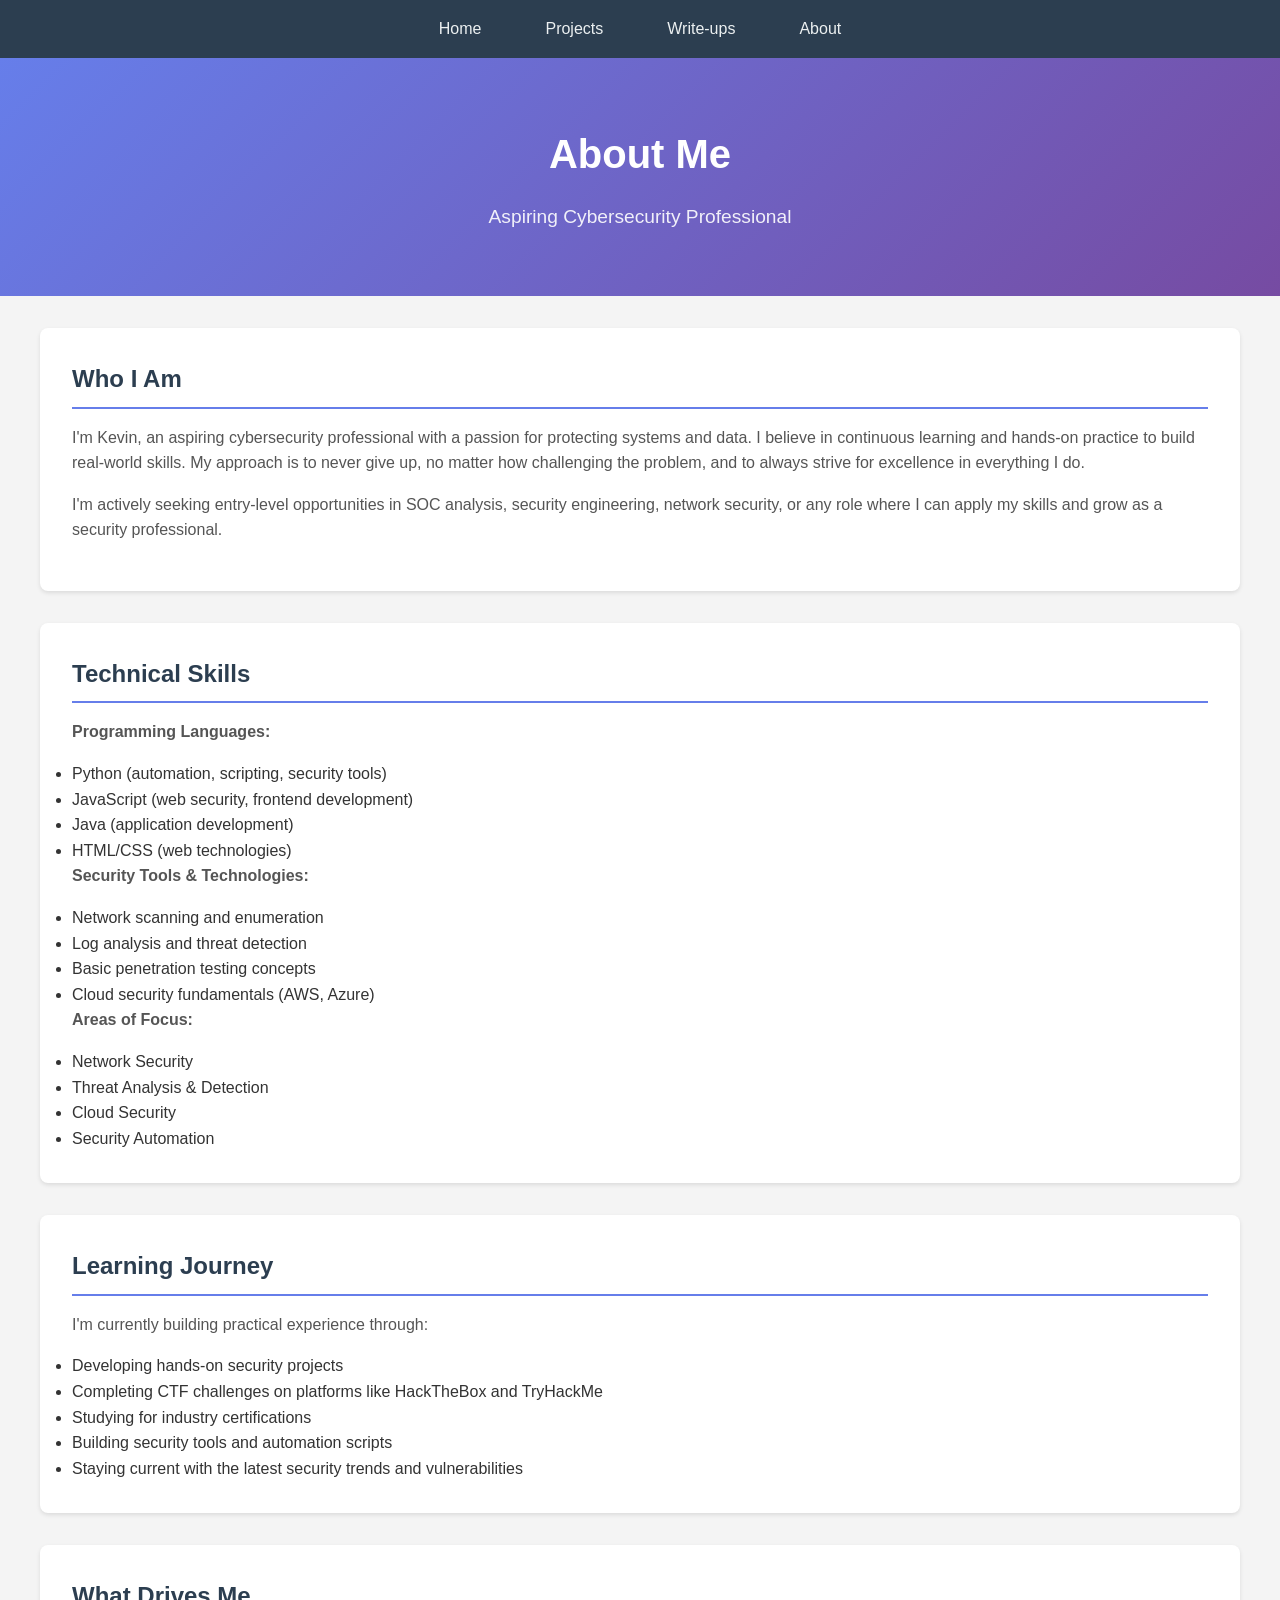
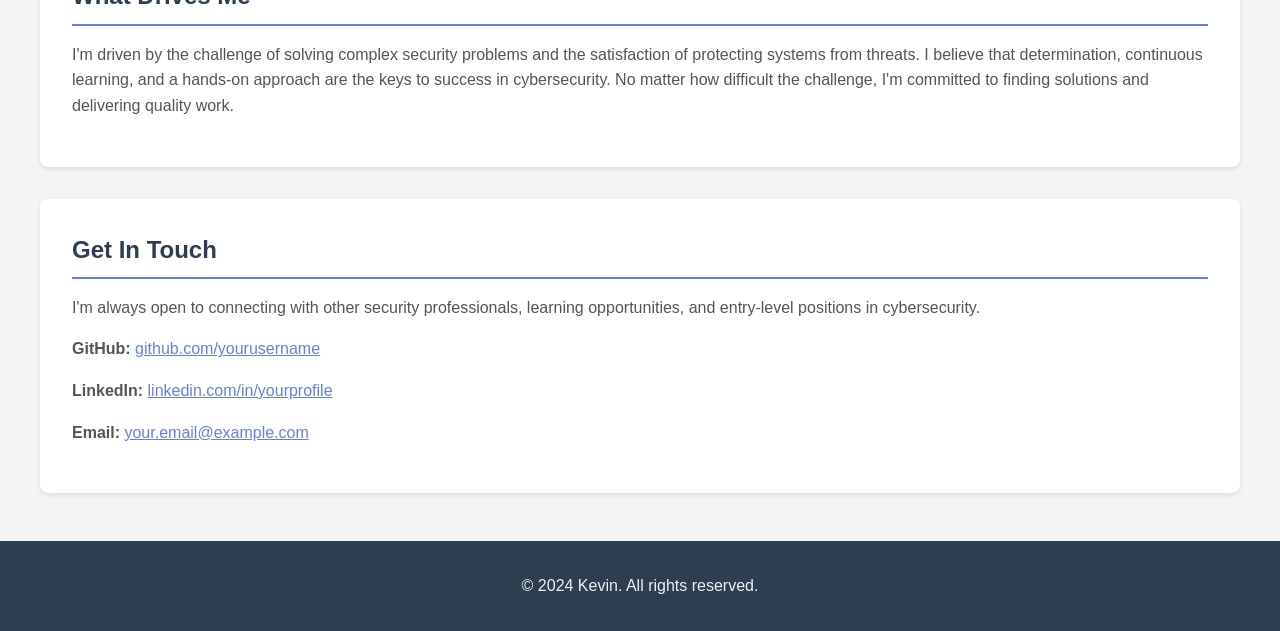
==== about.html @ 9eefbaf9 "Initial commit - portfolio website" ====
<!DOCTYPE html>
<html lang="en">
<head>
    <meta charset="UTF-8">
    <meta name="viewport" content="width=device-width, initial-scale=1.0">
    <title>About - Kevin's Cybersecurity Portfolio</title>
    <link rel="stylesheet" href="css/style.css">
</head>
<body>
    <!-- Navigation Menu -->
    <nav>
        <ul>
            <li><a href="index.html">Home</a></li>
            <li><a href="projects.html">Projects</a></li>
            <li><a href="blog.html">Write-ups</a></li>
            <li><a href="about.html">About</a></li>
        </ul>
    </nav>

    <!-- Main Content -->
    <header>
        <h1>About Me</h1>
        <p>Aspiring Cybersecurity Professional</p>
    </header>

    <section>
        <h2>Who I Am</h2>
        <p>I'm Kevin, an aspiring cybersecurity professional with a passion for protecting 
           systems and data. I believe in continuous learning and hands-on practice to build 
           real-world skills. My approach is to never give up, no matter how challenging the 
           problem, and to always strive for excellence in everything I do.</p>
        <p>I'm actively seeking entry-level opportunities in SOC analysis, security engineering, 
           network security, or any role where I can apply my skills and grow as a security professional.</p>
    </section>

    <section>
        <h2>Technical Skills</h2>
        <p><strong>Programming Languages:</strong></p>
        <ul>
            <li>Python (automation, scripting, security tools)</li>
            <li>JavaScript (web security, frontend development)</li>
            <li>Java (application development)</li>
            <li>HTML/CSS (web technologies)</li>
        </ul>
        
        <p><strong>Security Tools & Technologies:</strong></p>
        <ul>
            <li>Network scanning and enumeration</li>
            <li>Log analysis and threat detection</li>
            <li>Basic penetration testing concepts</li>
            <li>Cloud security fundamentals (AWS, Azure)</li>
        </ul>

        <p><strong>Areas of Focus:</strong></p>
        <ul>
            <li>Network Security</li>
            <li>Threat Analysis & Detection</li>
            <li>Cloud Security</li>
            <li>Security Automation</li>
        </ul>
    </section>

    <section>
        <h2>Learning Journey</h2>
        <p>I'm currently building practical experience through:</p>
        <ul>
            <li>Developing hands-on security projects</li>
            <li>Completing CTF challenges on platforms like HackTheBox and TryHackMe</li>
            <li>Studying for industry certifications</li>
            <li>Building security tools and automation scripts</li>
            <li>Staying current with the latest security trends and vulnerabilities</li>
        </ul>
    </section>

    <section>
        <h2>What Drives Me</h2>
        <p>I'm driven by the challenge of solving complex security problems and the 
           satisfaction of protecting systems from threats. I believe that determination, 
           continuous learning, and a hands-on approach are the keys to success in cybersecurity. 
           No matter how difficult the challenge, I'm committed to finding solutions and 
           delivering quality work.</p>
    </section>

    <section>
        <h2>Get In Touch</h2>
        <p>I'm always open to connecting with other security professionals, learning 
           opportunities, and entry-level positions in cybersecurity.</p>
        <p><strong>GitHub:</strong> <a href="#" style="color: #667eea;">github.com/yourusername</a></p>
        <p><strong>LinkedIn:</strong> <a href="#" style="color: #667eea;">linkedin.com/in/yourprofile</a></p>
        <p><strong>Email:</strong> <a href="mailto:your.email@example.com" style="color: #667eea;">your.email@example.com</a></p>
    </section>

    <footer>
        <p>&copy; 2024 Kevin. All rights reserved.</p>
    </footer>
</body>
</html>
---- css/style.css ----
/* Reset default browser styles */
* {
    margin: 0;
    padding: 0;
    box-sizing: border-box;
}

/* Body styling - the entire page */
body {
    font-family: 'Segoe UI', Tahoma, Geneva, Verdana, sans-serif;
    line-height: 1.6;
    color: #333;
    background-color: #f4f4f4;
}

/* Navigation bar styling */
nav {
    background-color: #2c3e50;
    padding: 1rem;
    position: sticky;
    top: 0;
    z-index: 100;
}

nav ul {
    list-style: none;
    display: flex;
    justify-content: center;
    gap: 2rem;
}

nav a {
    color: #ecf0f1;
    text-decoration: none;
    font-weight: 500;
    padding: 0.5rem 1rem;
    transition: background-color 0.3s ease;
    border-radius: 4px;
}

nav a:hover {
    background-color: #34495e;
}

/* Header section - your main title area */
header {
    background: linear-gradient(135deg, #667eea 0%, #764ba2 100%);
    color: white;
    text-align: center;
    padding: 4rem 2rem;
}

header h1 {
    font-size: 2.5rem;
    margin-bottom: 1rem;
}

header p {
    font-size: 1.2rem;
    opacity: 0.9;
}

/* Section styling - content blocks */
section {
    max-width: 1200px;
    margin: 2rem auto;
    padding: 2rem;
    background-color: white;
    border-radius: 8px;
    box-shadow: 0 2px 4px rgba(0,0,0,0.1);
}

section h2 {
    color: #2c3e50;
    margin-bottom: 1rem;
    padding-bottom: 0.5rem;
    border-bottom: 2px solid #667eea;
}

section p {
    color: #555;
    margin-bottom: 1rem;
}

/* Footer styling */
footer {
    background-color: #2c3e50;
    color: #ecf0f1;
    text-align: center;
    padding: 2rem;
    margin-top: 3rem;
}
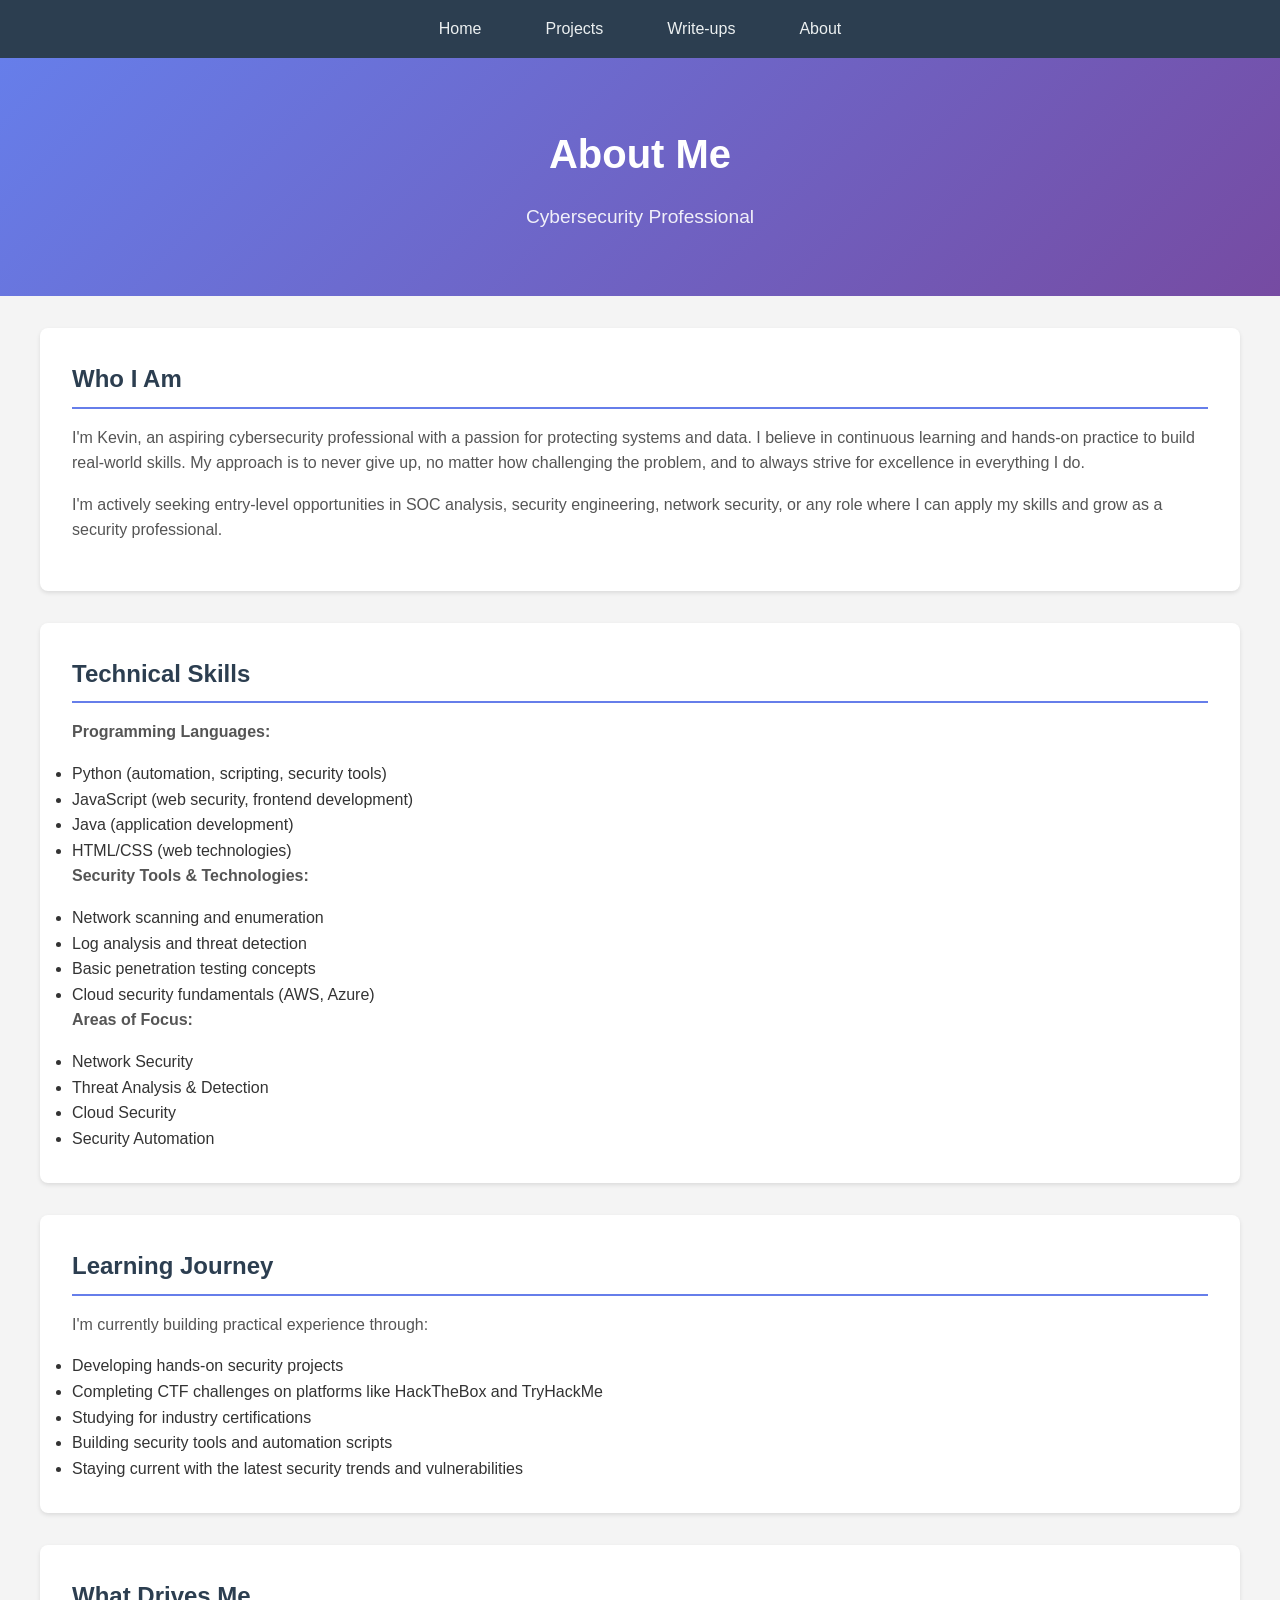
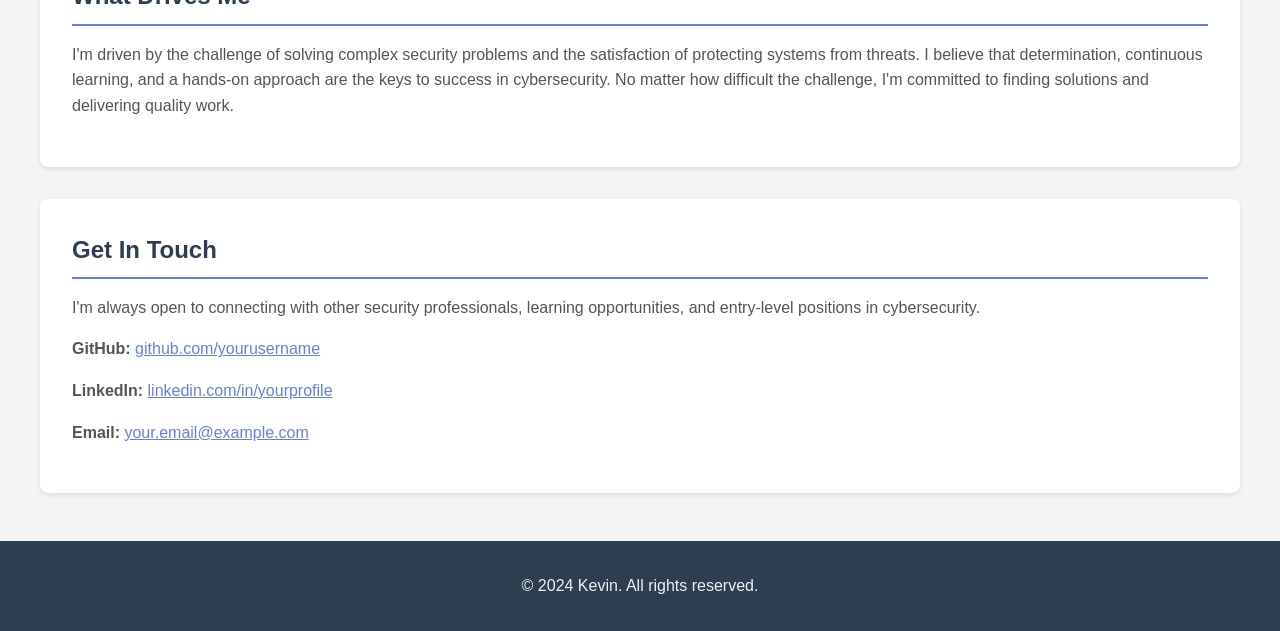
==== commit 60f33273: "Updated portfolio with my information" ====
--- a/about.html
+++ b/about.html
@@ -20,7 +20,7 @@
     <!-- Main Content -->
     <header>
         <h1>About Me</h1>
-        <p>Aspiring Cybersecurity Professional</p>
+        <p>Cybersecurity Professional</p>
     </header>
 
     <section>
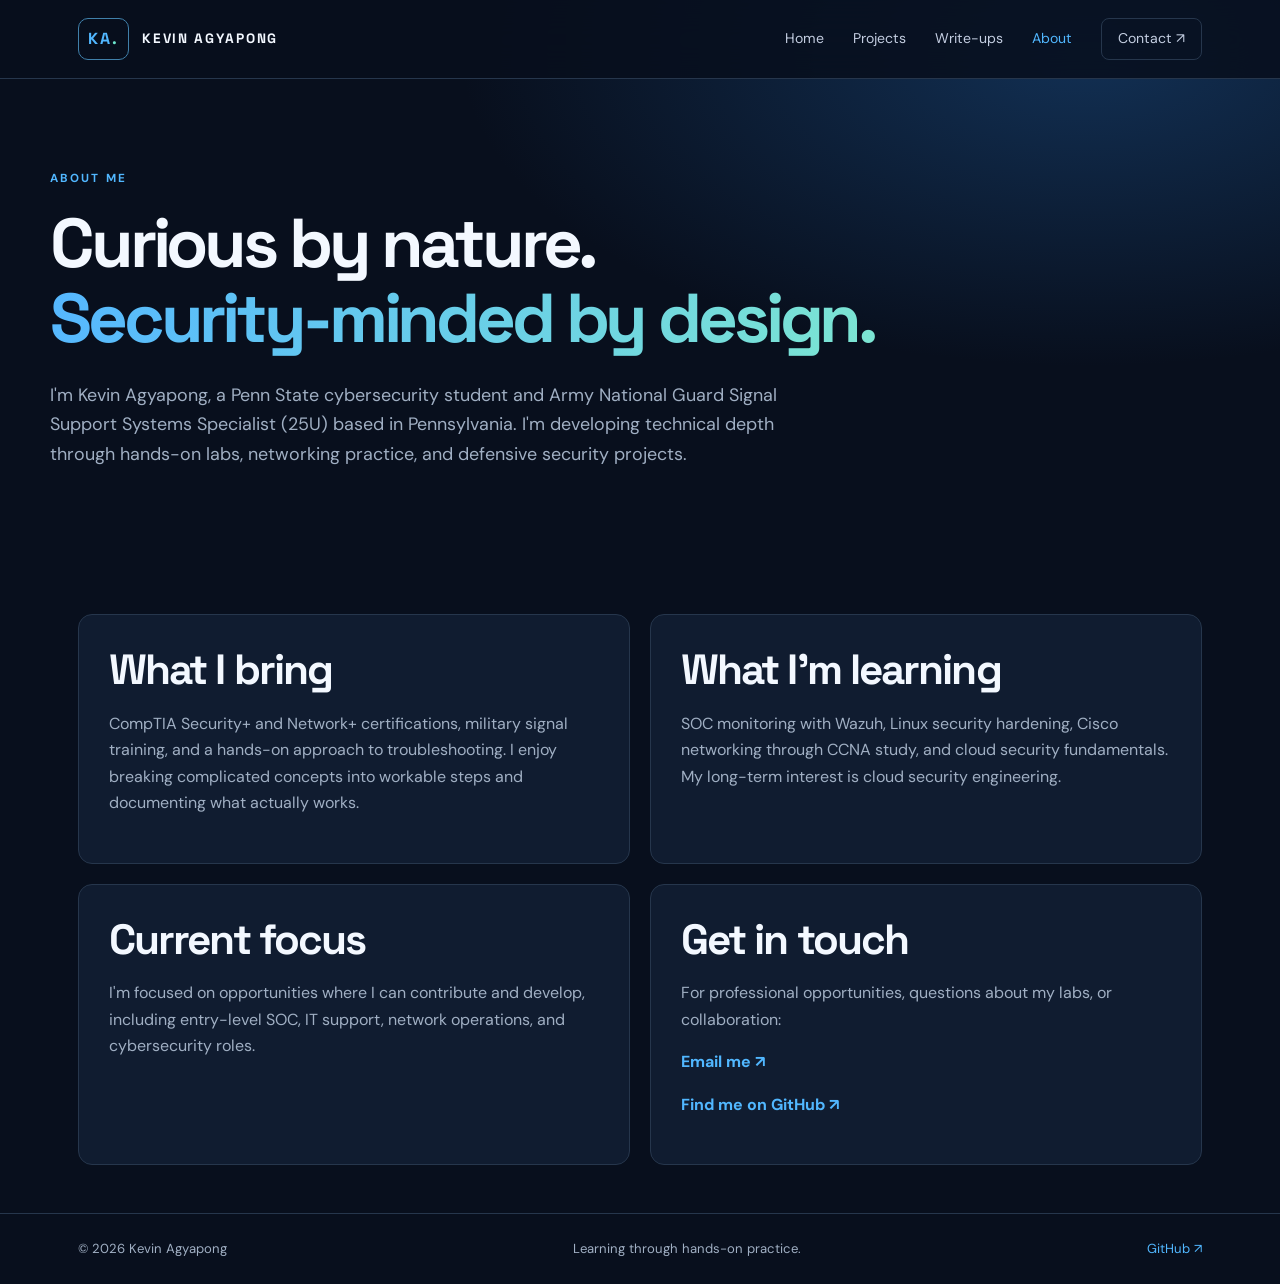
==== commit 29442dd5: "Refresh about.html with real experience and project statuses" ====
--- a/about.html
+++ b/about.html
@@ -1,97 +1 @@
-<!DOCTYPE html>
-<html lang="en">
-<head>
-    <meta charset="UTF-8">
-    <meta name="viewport" content="width=device-width, initial-scale=1.0">
-    <title>About - Kevin's Cybersecurity Portfolio</title>
-    <link rel="stylesheet" href="css/style.css">
-</head>
-<body>
-    <!-- Navigation Menu -->
-    <nav>
-        <ul>
-            <li><a href="index.html">Home</a></li>
-            <li><a href="projects.html">Projects</a></li>
-            <li><a href="blog.html">Write-ups</a></li>
-            <li><a href="about.html">About</a></li>
-        </ul>
-    </nav>
-
-    <!-- Main Content -->
-    <header>
-        <h1>About Me</h1>
-        <p>Cybersecurity Professional</p>
-    </header>
-
-    <section>
-        <h2>Who I Am</h2>
-        <p>I'm Kevin, an aspiring cybersecurity professional with a passion for protecting 
-           systems and data. I believe in continuous learning and hands-on practice to build 
-           real-world skills. My approach is to never give up, no matter how challenging the 
-           problem, and to always strive for excellence in everything I do.</p>
-        <p>I'm actively seeking entry-level opportunities in SOC analysis, security engineering, 
-           network security, or any role where I can apply my skills and grow as a security professional.</p>
-    </section>
-
-    <section>
-        <h2>Technical Skills</h2>
-        <p><strong>Programming Languages:</strong></p>
-        <ul>
-            <li>Python (automation, scripting, security tools)</li>
-            <li>JavaScript (web security, frontend development)</li>
-            <li>Java (application development)</li>
-            <li>HTML/CSS (web technologies)</li>
-        </ul>
-        
-        <p><strong>Security Tools & Technologies:</strong></p>
-        <ul>
-            <li>Network scanning and enumeration</li>
-            <li>Log analysis and threat detection</li>
-            <li>Basic penetration testing concepts</li>
-            <li>Cloud security fundamentals (AWS, Azure)</li>
-        </ul>
-
-        <p><strong>Areas of Focus:</strong></p>
-        <ul>
-            <li>Network Security</li>
-            <li>Threat Analysis & Detection</li>
-            <li>Cloud Security</li>
-            <li>Security Automation</li>
-        </ul>
-    </section>
-
-    <section>
-        <h2>Learning Journey</h2>
-        <p>I'm currently building practical experience through:</p>
-        <ul>
-            <li>Developing hands-on security projects</li>
-            <li>Completing CTF challenges on platforms like HackTheBox and TryHackMe</li>
-            <li>Studying for industry certifications</li>
-            <li>Building security tools and automation scripts</li>
-            <li>Staying current with the latest security trends and vulnerabilities</li>
-        </ul>
-    </section>
-
-    <section>
-        <h2>What Drives Me</h2>
-        <p>I'm driven by the challenge of solving complex security problems and the 
-           satisfaction of protecting systems from threats. I believe that determination, 
-           continuous learning, and a hands-on approach are the keys to success in cybersecurity. 
-           No matter how difficult the challenge, I'm committed to finding solutions and 
-           delivering quality work.</p>
-    </section>
-
-    <section>
-        <h2>Get In Touch</h2>
-        <p>I'm always open to connecting with other security professionals, learning 
-           opportunities, and entry-level positions in cybersecurity.</p>
-        <p><strong>GitHub:</strong> <a href="#" style="color: #667eea;">github.com/yourusername</a></p>
-        <p><strong>LinkedIn:</strong> <a href="#" style="color: #667eea;">linkedin.com/in/yourprofile</a></p>
-        <p><strong>Email:</strong> <a href="mailto:your.email@example.com" style="color: #667eea;">your.email@example.com</a></p>
-    </section>
-
-    <footer>
-        <p>&copy; 2024 Kevin. All rights reserved.</p>
-    </footer>
-</body>
-</html>+<!doctype html><html lang="en"><head><meta charset="utf-8"><meta name="viewport" content="width=device-width,initial-scale=1"><meta name="description" content="Kevin Agyapong cybersecurity portfolio and hands-on labs"><title>About | Kevin Agyapong</title><link rel="stylesheet" href="css/style.css"></head><body><nav class="nav"><div class="container nav-inner"><a class="brand" href="index.html"><span class="brand-icon">KA<span class="brand-dot">.</span></span><span>KEVIN AGYAPONG</span></a><div class="nav-links"><a href="index.html">Home</a><a class="" href="projects.html">Projects</a><a href="blog.html">Write-ups</a><a class="active" href="about.html">About</a><a class="nav-cta" href="mailto:kevinhare61@gmail.com">Contact ↗</a></div></div></nav><main><header class="container page-header"><p class="overline">ABOUT ME</p><h1>Curious by nature.<br><span class="gradient-text">Security-minded by design.</span></h1><p class="hero-copy">I'm Kevin Agyapong, a Penn State cybersecurity student and Army National Guard Signal Support Systems Specialist (25U) based in Pennsylvania. I'm developing technical depth through hands-on labs, networking practice, and defensive security projects.</p></header><section class="container section-space"><div class="detail-grid"><article class="detail-card"><h2>What I bring</h2><p>CompTIA Security+ and Network+ certifications, military signal training, and a hands-on approach to troubleshooting. I enjoy breaking complicated concepts into workable steps and documenting what actually works.</p></article><article class="detail-card"><h2>What I'm learning</h2><p>SOC monitoring with Wazuh, Linux security hardening, Cisco networking through CCNA study, and cloud security fundamentals. My long-term interest is cloud security engineering.</p></article><article class="detail-card"><h2>Current focus</h2><p>I'm focused on opportunities where I can contribute and develop, including entry-level SOC, IT support, network operations, and cybersecurity roles.</p></article><article class="detail-card"><h2>Get in touch</h2><p>For professional opportunities, questions about my labs, or collaboration:</p><p><a class="text-link" href="mailto:kevinhare61@gmail.com">Email me ↗</a></p><p><a class="text-link" target="_blank" rel="noopener noreferrer" href="https://github.com/Kevinagy21">Find me on GitHub ↗</a></p></article></div></section></main><footer><div class="container footer-inner"><span>© 2026 Kevin Agyapong</span><span>Learning through hands-on practice.</span><a href="https://github.com/Kevinagy21" target="_blank" rel="noopener noreferrer">GitHub ↗</a></div></footer></body></html>
--- a/css/style.css
+++ b/css/style.css
@@ -1,92 +1,3 @@
-/* Reset default browser styles */
-* {
-    margin: 0;
-    padding: 0;
-    box-sizing: border-box;
-}
-
-/* Body styling - the entire page */
-body {
-    font-family: 'Segoe UI', Tahoma, Geneva, Verdana, sans-serif;
-    line-height: 1.6;
-    color: #333;
-    background-color: #f4f4f4;
-}
-
-/* Navigation bar styling */
-nav {
-    background-color: #2c3e50;
-    padding: 1rem;
-    position: sticky;
-    top: 0;
-    z-index: 100;
-}
-
-nav ul {
-    list-style: none;
-    display: flex;
-    justify-content: center;
-    gap: 2rem;
-}
-
-nav a {
-    color: #ecf0f1;
-    text-decoration: none;
-    font-weight: 500;
-    padding: 0.5rem 1rem;
-    transition: background-color 0.3s ease;
-    border-radius: 4px;
-}
-
-nav a:hover {
-    background-color: #34495e;
-}
-
-/* Header section - your main title area */
-header {
-    background: linear-gradient(135deg, #667eea 0%, #764ba2 100%);
-    color: white;
-    text-align: center;
-    padding: 4rem 2rem;
-}
-
-header h1 {
-    font-size: 2.5rem;
-    margin-bottom: 1rem;
-}
-
-header p {
-    font-size: 1.2rem;
-    opacity: 0.9;
-}
-
-/* Section styling - content blocks */
-section {
-    max-width: 1200px;
-    margin: 2rem auto;
-    padding: 2rem;
-    background-color: white;
-    border-radius: 8px;
-    box-shadow: 0 2px 4px rgba(0,0,0,0.1);
-}
-
-section h2 {
-    color: #2c3e50;
-    margin-bottom: 1rem;
-    padding-bottom: 0.5rem;
-    border-bottom: 2px solid #667eea;
-}
-
-section p {
-    color: #555;
-    margin-bottom: 1rem;
-}
-
-/* Footer styling */
-footer {
-    background-color: #2c3e50;
-    color: #ecf0f1;
-    text-align: center;
-    padding: 2rem;
-    margin-top: 3rem;
-}+@import url('https://fonts.googleapis.com/css2?family=DM+Sans:wght@400;500;600;700&family=Space+Grotesk:wght@400;500;600;700&display=swap');
+:root{color-scheme:dark;--bg:#080f1d;--panel:#101c30;--border:#26364c;--text:#f3f8ff;--muted:#a0afc3;--blue:#51b7ff;--mint:#6de7ce}
+*{box-sizing:border-box}html{scroll-behavior:smooth}body{margin:0;background:radial-gradient(ellipse 70% 35% at 85% 4%,#123054 0%,transparent 70%),var(--bg);color:var(--text);font-family:'DM Sans',sans-serif;line-height:1.65}a{color:inherit;text-decoration:none}a:focus-visible{outline:2px solid var(--blue);outline-offset:5px}h1,h2,h3,p{margin-top:0}h1,h2,h3,.brand{font-family:'Space Grotesk',sans-serif}h1{font-size:clamp(2.8rem,5.4vw,5.7rem);line-height:1.08;letter-spacing:-.06em;margin:18px 0 25px}h2{font-size:clamp(2rem,3.3vw,3.15rem);line-height:1.18;letter-spacing:-.045em;margin-bottom:16px}h3{font-size:1.28rem;line-height:1.3}.container{max-width:1180px;padding:0 28px;margin:auto}.nav{border-bottom:1px solid var(--border);background:#080f1dd9;backdrop-filter:blur(20px);position:sticky;top:0;z-index:10}.nav-inner{min-height:78px;display:flex;align-items:center;justify-content:space-between;gap:20px}.brand{display:flex;align-items:center;gap:13px;font-size:.85rem;letter-spacing:.14em;font-weight:700}.brand-icon{border:1px solid #4080aa;padding:7px 9px;border-radius:10px;color:var(--blue);font-size:1rem}.brand-dot,.accent{color:var(--mint)}.nav-links{display:flex;gap:29px;align-items:center;font-size:.88rem;color:#c4cee1}.nav-links a:hover,.nav-links .active,.text-link{color:var(--blue)}.nav-cta{padding:8px 16px;border:1px solid var(--border);border-radius:8px}.hero{padding-top:100px;padding-bottom:112px}.hero-layout{display:grid;grid-template-columns:1.18fr .82fr;gap:75px;align-items:center}.eyebrow,.overline{font-size:.73rem;letter-spacing:.2em;font-weight:700;color:var(--blue)}.eyebrow{display:inline-flex;align-items:center;gap:10px;border:1px solid #286282;background:#102a42;padding:9px 14px;border-radius:30px;margin-bottom:34px}.live-dot{width:8px;height:8px;background:var(--mint);border-radius:50%;box-shadow:0 0 12px var(--mint)}.gradient-text{background:linear-gradient(105deg,#55b7ff,#7ce5d2);color:transparent;background-clip:text}.hero-copy,.muted{color:var(--muted)}.hero-copy{max-width:590px;font-size:1.12rem;margin-bottom:30px}.actions{display:flex;flex-wrap:wrap;gap:12px}.btn{display:inline-flex;align-items:center;gap:25px;padding:13px 22px;border-radius:9px;font-weight:700;font-size:.9rem;transition:transform .15s}.btn:hover{transform:translateY(-2px)}.primary{background:#55baff;color:#071322}.secondary{border:1px solid #3b546e;background:#132137}.hero-meta{display:flex;flex-wrap:wrap;gap:22px;color:var(--muted);font-size:.83rem;margin-top:30px}.terminal{border:1px solid #36516b;border-radius:16px;background:#0b1625;box-shadow:0 28px 80px #0006;overflow:hidden;transform:rotate(1deg)}.terminal-top{background:#17253a;border-bottom:1px solid var(--border);padding:13px 18px;display:flex;justify-content:space-between;color:#9eb0c5;font-family:monospace;font-size:.75rem}.dots{display:flex;gap:6px}.dots i{background:#ff6565;width:8px;height:8px;border-radius:50%}.dots i:nth-child(2){background:#ffcb65}.dots i:nth-child(3){background:#6bd89d}.terminal-body{font-family:ui-monospace,SFMono-Regular,Menlo,monospace;font-size:.88rem;padding:30px;line-height:1.9}.terminal-body p{margin-bottom:8px}.terminal-body .prompt{color:var(--mint)}.terminal-body .output{color:#a6b8ca;margin:0 0 17px 18px}.terminal-body .highlight{color:var(--mint)}.cursor{color:var(--blue)}.strip{border-block:1px solid var(--border);background:#0d1929}.strip-grid{display:grid;grid-template-columns:repeat(4,1fr);padding-top:28px;padding-bottom:28px;gap:20px}.strip-grid div{display:grid;gap:2px}.strip-grid strong{font-family:'Space Grotesk';font-size:1.3rem}.strip-grid small{color:var(--muted)}.section-space{padding-top:100px;padding-bottom:48px}.section-heading{display:flex;justify-content:space-between;align-items:end;gap:20px;margin-bottom:34px}.section-heading .muted{max-width:590px}.text-link{white-space:nowrap;font-weight:700}.cards{display:grid;grid-template-columns:repeat(3,1fr);gap:18px}.project-card{display:flex;flex-direction:column;min-height:333px;border:1px solid var(--border);border-radius:15px;background:linear-gradient(145deg,#14253a,#0d1929);padding:29px;transition:transform .2s,border-color .2s}.project-card:hover{transform:translateY(-5px);border-color:#4387b3}.project-card p{color:var(--muted);font-size:.93rem}.card-head{display:flex;justify-content:space-between;align-items:center;margin-bottom:25px}.project-symbol{font-size:2rem;color:var(--blue)}.status{color:#9cb7d4;border:1px solid #3d5872;border-radius:20px;font-size:.63rem;letter-spacing:.07em;padding:4px 9px}.status.progress{color:var(--mint);border-color:#337d73}.tags{display:flex;flex-wrap:wrap;gap:6px;margin-top:auto;margin-bottom:20px}.tags span{background:#20354b;color:#b6d2e7;font-size:.74rem;padding:4px 9px;border-radius:5px}.project-card>a{color:var(--blue);font-weight:700;font-size:.89rem}.skills-section{display:grid;grid-template-columns:.75fr 1.25fr;gap:65px}.skill-grid{display:grid;grid-template-columns:repeat(2,1fr);gap:16px}.skill-grid>div{border-left:2px solid var(--blue);padding:4px 0 3px 19px}.skill-grid h3{margin-bottom:7px}.skill-grid p{color:var(--muted);font-size:.92rem}.cta{margin-top:70px;margin-bottom:90px;text-align:center;background:linear-gradient(120deg,#132a43,#0e1c30);border:1px solid #31516a;border-radius:18px;padding:60px 25px}.cta p:not(.overline){color:var(--muted)}.cta .btn{margin-top:18px}footer{border-top:1px solid var(--border)}.footer-inner{display:flex;justify-content:space-between;gap:20px;align-items:center;flex-wrap:wrap;padding-top:24px;padding-bottom:24px;color:var(--muted);font-size:.82rem}footer a{color:var(--blue)}.page-header{padding:90px 0 15px}.page-header p{max-width:750px}.detail-grid{display:grid;grid-template-columns:repeat(2,1fr);gap:20px}.detail-card{background:#101c30;border:1px solid var(--border);border-radius:14px;padding:30px;scroll-margin-top:110px}.detail-card p,.detail-card li{color:var(--muted)}.detail-card ul{padding-left:20px}.notice{color:var(--mint);font-size:.78rem;font-weight:700;letter-spacing:.09em}@media(max-width:920px){.hero-layout,.skills-section{grid-template-columns:1fr;gap:38px}.hero{padding-top:65px;padding-bottom:65px}.terminal{transform:none;max-width:580px}.cards{grid-template-columns:1fr 1fr}.nav-links{gap:13px}}@media(max-width:650px){.container{padding-left:20px;padding-right:20px}.nav-inner{align-items:start;flex-direction:column;padding-top:14px;padding-bottom:14px}.nav-links{flex-wrap:wrap;font-size:.8rem}.nav-cta{padding:4px 8px}.strip-grid,.cards,.detail-grid,.skill-grid{grid-template-columns:1fr}.strip-grid{grid-template-columns:1fr 1fr}.section-space{padding-top:65px}.section-heading{align-items:start;flex-direction:column}.hero-meta{gap:10px}.terminal-body{padding:20px}}
